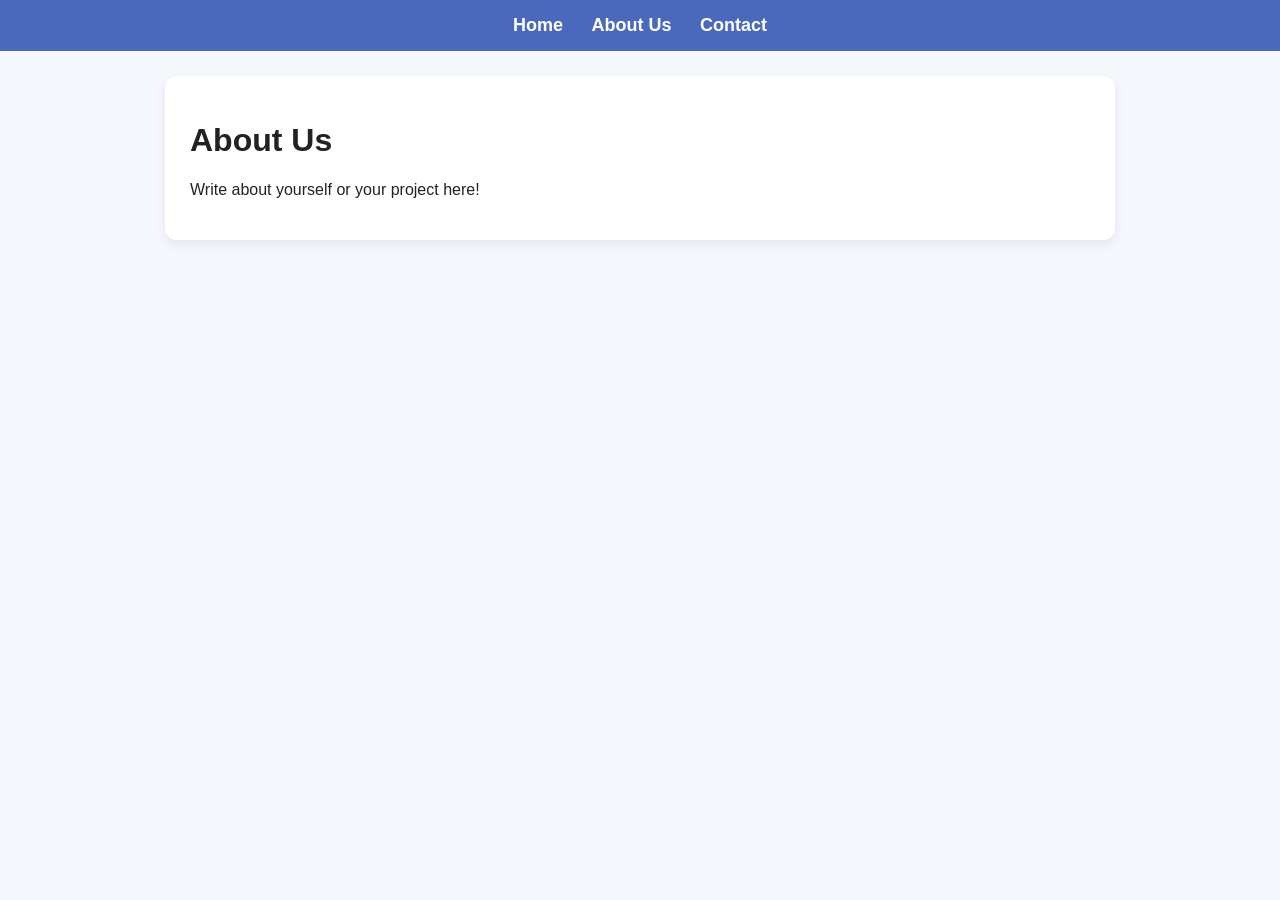
==== about-us.html @ 333e2a1c "Add files via upload" ====
<!DOCTYPE html>
<html>
<head>
    <title>About Us</title>
    <link rel="stylesheet" href="index.css">
</head>
<body>

<div class="nav">
    <a href="index.html">Home</a>
    <a href="about-us.html">About Us</a>
    <a href="contact-us.html">Contact</a>
</div>

<div class="section">
    <h1>About Us</h1>
    <p>Write about yourself or your project here!</p>
</div>

</body>
</html>
---- index.css ----
body {
    font-family: Arial, sans-serif;
    margin: 0;
    background-color: #f4f7fb;
    color: #222;
}

.nav {
    background-color: #4a69bd;
    padding: 15px 20px;
    text-align: center;
}

.nav a {
    color: white;
    text-decoration: none;
    font-weight: bold;
    font-size: 18px;
}

.nav a:hover {
    text-decoration: underline;
}

.hero {
    background-color: white;
    width: 80%;
    margin: 25px auto;
    border-radius: 15px;
    text-align: center;
}

.hero .h1 {
   font-weight: bold;
   color:#4a69bd;
}

.flex-container {
    display: flex;
    justify-content: center;
    flex-wrap:wrap;
}






/* Navigation */
.nav {
    background-color: #4a69bd;
    padding: 15px 20px;
    text-align: center;
}

.nav a {
    color: white;
    text-decoration: none;
    margin: 0 12px;
    font-weight: bold;
    font-size: 18px;
}

.nav a:hover {
    text-decoration: underline;
}

/* Main sections */
.hero,
.section {
    background-color: white;
    width: 80%;
    max-width: 900px;
    margin: 25px auto;
    padding: 25px;
    border-radius: 12px;
    box-shadow: 0 4px 12px rgba(0, 0, 0, 0.08);
}

/* Hero */
.hero {
    text-align: center;
}

.hero h1 {
    color: #4a69bd;
    font-size: 36px;
    margin-bottom: 10px;
}

.hero p {
    font-size: 18px;
    margin-bottom: 20px;
}

.hero img {
    width: 100%;
    max-width: 400px;
    border-radius: 12px;
}

/* Flexbox section */
.flex-container {
    display: flex;
    justify-content: center;
    gap: 20px;
    flex-wrap: wrap;
    margin: 25px auto;
    width: 80%;
    max-width: 900px;
}

.box {
    background: linear-gradient(135deg, #6a89cc, #82ccdd);
    color: white;
    padding: 25px;
    border-radius: 12px;
    width: 180px;
    text-align: center;
    font-size: 20px;
    font-weight: bold;
    box-shadow: 0 4px 10px rgba(0, 0, 0, 0.1);
}

/* Lists */
ul {
    padding-left: 20px;
}

li {
    margin-bottom: 8px;
    font-size: 17px;
}

/* Table */
table {
    width: 100%;
    border-collapse: collapse;
    margin-top: 15px;
}

th {
    background-color: #4a69bd;
    color: white;
    padding: 12px;
}

td {
    padding: 12px;
    border-bottom: 1px solid #ddd;
}

tr:hover {
    background-color: #f1f5ff;
}

/* Form */
input,
textarea {
    width: 100%;
    padding: 10px;
    margin-top: 6px;
    margin-bottom: 15px;
    border: 1px solid #bbb;
    border-radius: 8px;
    font-size: 16px;
    box-sizing: border-box;
}

button {
    background-color: #4a69bd;
    color: white;
    border: none;
    padding: 12px 18px;
    border-radius: 8px;
    font-size: 16px;
    cursor: pointer;
}

button:hover {
    background-color: #3b55a0;
}
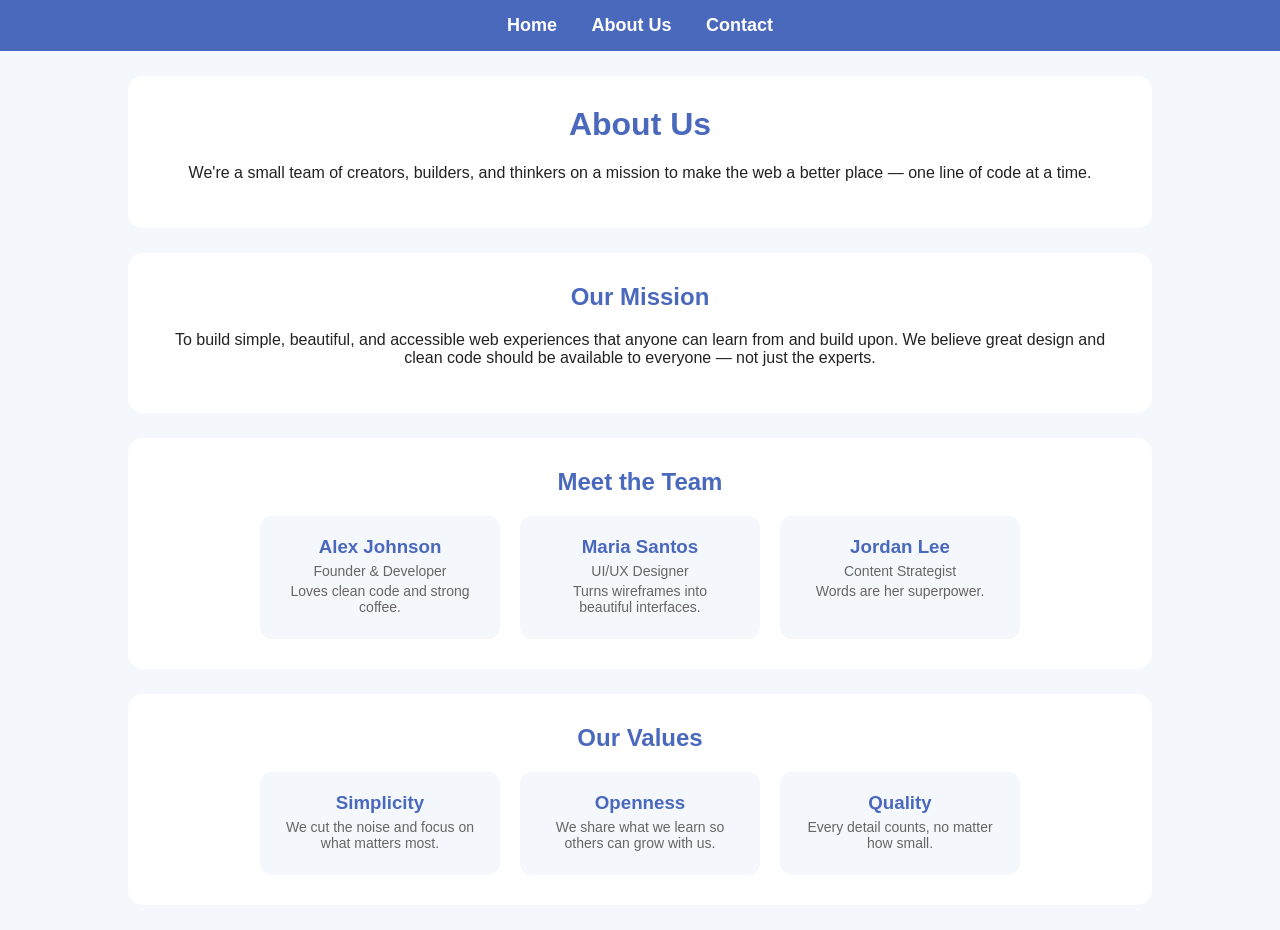
==== commit d06db913: "Add flexbox demos to home page and style About/Contact pages - Added 7 beginner-friendly flexbox dem" ====
--- a/about-us.html
+++ b/about-us.html
@@ -1,22 +1,65 @@
-<!DOCTYPE html>
-<html>
-<head>
-    <title>About Us</title>
-    <link rel="stylesheet" href="index.css">
-</head>
-<body>
-
-<div class="nav">
-    <a href="index.html">Home</a>
-    <a href="about-us.html">About Us</a>
-    <a href="contact-us.html">Contact</a>
-</div>
-
-<div class="section">
-    <h1>About Us</h1>
-    <p>Write about yourself or your project here!</p>
-</div>
-
-</body>
-</html>
-
+<!DOCTYPE html>
+<html>
+<head>
+    <title>About Us</title>
+    <link rel="stylesheet" href="index1.css">
+</head>
+<body>
+
+<div class="nav">
+    <a href="index.html">Home</a>
+    <a href="about-us.html">About Us</a>
+    <a href="contact-us.html">Contact</a>
+</div>
+
+<div class="section">
+    <h1>About Us</h1>
+    <p>We're a small team of creators, builders, and thinkers on a mission to make the web a better place — one line of code at a time.</p>
+</div>
+
+<div class="section">
+    <h2>Our Mission</h2>
+    <p>To build simple, beautiful, and accessible web experiences that anyone can learn from and build upon. We believe great design and clean code should be available to everyone — not just the experts.</p>
+</div>
+
+<div class="section">
+    <h2>Meet the Team</h2>
+    <div class="card-row">
+        <div class="card">
+            <h3>Alex Johnson</h3>
+            <p>Founder &amp; Developer</p>
+            <p>Loves clean code and strong coffee.</p>
+        </div>
+        <div class="card">
+            <h3>Maria Santos</h3>
+            <p>UI/UX Designer</p>
+            <p>Turns wireframes into beautiful interfaces.</p>
+        </div>
+        <div class="card">
+            <h3>Jordan Lee</h3>
+            <p>Content Strategist</p>
+            <p>Words are her superpower.</p>
+        </div>
+    </div>
+</div>
+
+<div class="section">
+    <h2>Our Values</h2>
+    <div class="card-row">
+        <div class="card">
+            <h3>Simplicity</h3>
+            <p>We cut the noise and focus on what matters most.</p>
+        </div>
+        <div class="card">
+            <h3>Openness</h3>
+            <p>We share what we learn so others can grow with us.</p>
+        </div>
+        <div class="card">
+            <h3>Quality</h3>
+            <p>Every detail counts, no matter how small.</p>
+        </div>
+    </div>
+</div>
+
+</body>
+</html>
--- a/index1.css
+++ b/index1.css
@@ -0,0 +1,263 @@
+body {
+    font-family: Arial, sans-serif;
+    margin: 0;
+    background-color: #f4f7fb;
+    color: #222;
+}
+
+/* --- Navigation --- */
+.nav {
+    background-color: #4a69bd;
+    padding: 15px 20px;
+    text-align: center;
+}
+
+.nav a {
+    color: white;
+    text-decoration: none;
+    font-weight: bold;
+    font-size: 18px;
+    margin: 0 15px;
+}
+
+.nav a:hover {
+    text-decoration: underline;
+}
+
+/* --- Hero (home page banner) --- */
+.hero {
+    background-color: white;
+    width: 80%;
+    margin: 25px auto;
+    border-radius: 15px;
+    text-align: center;
+    padding: 30px;
+    box-sizing: border-box;
+}
+
+.hero h1 {
+    font-weight: bold;
+    color: #4a69bd;
+    margin-top: 0;
+}
+
+/* --- Section (about & contact pages) --- */
+.section {
+    background-color: white;
+    width: 80%;
+    margin: 25px auto;
+    border-radius: 15px;
+    padding: 30px 40px;
+    text-align: center;
+    box-sizing: border-box;
+}
+
+.section h1,
+.section h2 {
+    color: #4a69bd;
+    margin-top: 0;
+}
+
+/* --- Shared box style --- */
+.box {
+    background-color: #4a69bd;
+    color: white;
+    padding: 18px 24px;
+    border-radius: 8px;
+    font-size: 16px;
+    font-weight: bold;
+    text-align: center;
+    margin: 6px;
+}
+
+/* --- Original flex container --- */
+.flex-container {
+    display: flex;
+    justify-content: center;
+    flex-wrap: wrap;
+}
+
+/* --- Flexbox demo blocks --- */
+.demo-block {
+    background-color: white;
+    width: 80%;
+    margin: 25px auto;
+    border-radius: 15px;
+    padding: 25px 35px;
+    box-sizing: border-box;
+}
+
+.demo-block h2 {
+    color: #4a69bd;
+    font-family: monospace;
+    font-size: 19px;
+    margin-top: 0;
+    margin-bottom: 6px;
+}
+
+.demo-block p {
+    color: #555;
+    margin-top: 0;
+    margin-bottom: 15px;
+    line-height: 1.6;
+}
+
+.flex-demo {
+    display: flex;
+    background-color: #eef1fb;
+    border-radius: 8px;
+    padding: 10px;
+    min-height: 80px;
+}
+
+code {
+    background-color: #e8ecf7;
+    padding: 2px 6px;
+    border-radius: 4px;
+    font-family: monospace;
+    font-size: 14px;
+    color: #4a69bd;
+}
+
+/* justify-content helpers */
+.jc-center  { justify-content: center; }
+.jc-start   { justify-content: flex-start; }
+.jc-end     { justify-content: flex-end; }
+.jc-between { justify-content: space-between; }
+.jc-around  { justify-content: space-around; }
+
+/* flex-direction */
+.flex-col   { flex-direction: column; align-items: flex-start; }
+
+/* align-items */
+.ai-center  { align-items: center; min-height: 130px; }
+
+/* flex-wrap */
+.wrap-on    { flex-wrap: wrap; }
+
+/* Tall box variant for align-items demo */
+.box-tall {
+    height: 80px;
+    display: flex;
+    align-items: center;
+    justify-content: center;
+    padding: 0 20px;
+}
+
+/* flex-grow */
+.box-grow-1 { flex-grow: 1; }
+.box-grow-2 { flex-grow: 2; }
+
+/* --- Team cards (about page) --- */
+.card-row {
+    display: flex;
+    justify-content: center;
+    flex-wrap: wrap;
+    gap: 20px;
+    margin-top: 15px;
+}
+
+.card {
+    background-color: #f4f7fb;
+    border-radius: 12px;
+    padding: 20px 25px;
+    width: 190px;
+    text-align: center;
+}
+
+.card h3 {
+    color: #4a69bd;
+    margin-top: 0;
+    margin-bottom: 5px;
+}
+
+.card p {
+    color: #666;
+    font-size: 14px;
+    margin: 4px 0;
+}
+
+/* --- Contact form --- */
+.contact-form {
+    display: flex;
+    flex-direction: column;
+    gap: 14px;
+    max-width: 500px;
+    margin: 0 auto;
+    text-align: left;
+}
+
+.contact-form label {
+    font-weight: bold;
+    color: #444;
+    margin-bottom: 4px;
+    display: block;
+    font-size: 14px;
+}
+
+.contact-form input,
+.contact-form textarea {
+    width: 100%;
+    padding: 10px 12px;
+    border: 1.5px solid #cdd4e8;
+    border-radius: 8px;
+    font-size: 15px;
+    font-family: Arial, sans-serif;
+    box-sizing: border-box;
+    color: #222;
+}
+
+.contact-form input:focus,
+.contact-form textarea:focus {
+    outline: none;
+    border-color: #4a69bd;
+}
+
+.contact-form textarea {
+    height: 120px;
+    resize: vertical;
+}
+
+.contact-form button {
+    background-color: #4a69bd;
+    color: white;
+    border: none;
+    padding: 12px;
+    border-radius: 8px;
+    font-size: 16px;
+    font-weight: bold;
+    cursor: pointer;
+}
+
+.contact-form button:hover {
+    background-color: #3b55a0;
+}
+
+/* --- Contact info cards --- */
+.info-row {
+    display: flex;
+    justify-content: center;
+    flex-wrap: wrap;
+    gap: 20px;
+    margin-top: 15px;
+}
+
+.info-card {
+    background-color: #f4f7fb;
+    border-radius: 12px;
+    padding: 20px 25px;
+    min-width: 150px;
+    text-align: center;
+}
+
+.info-card h3 {
+    color: #4a69bd;
+    margin-top: 0;
+    margin-bottom: 8px;
+}
+
+.info-card p {
+    color: #555;
+    font-size: 14px;
+    margin: 0;
+}
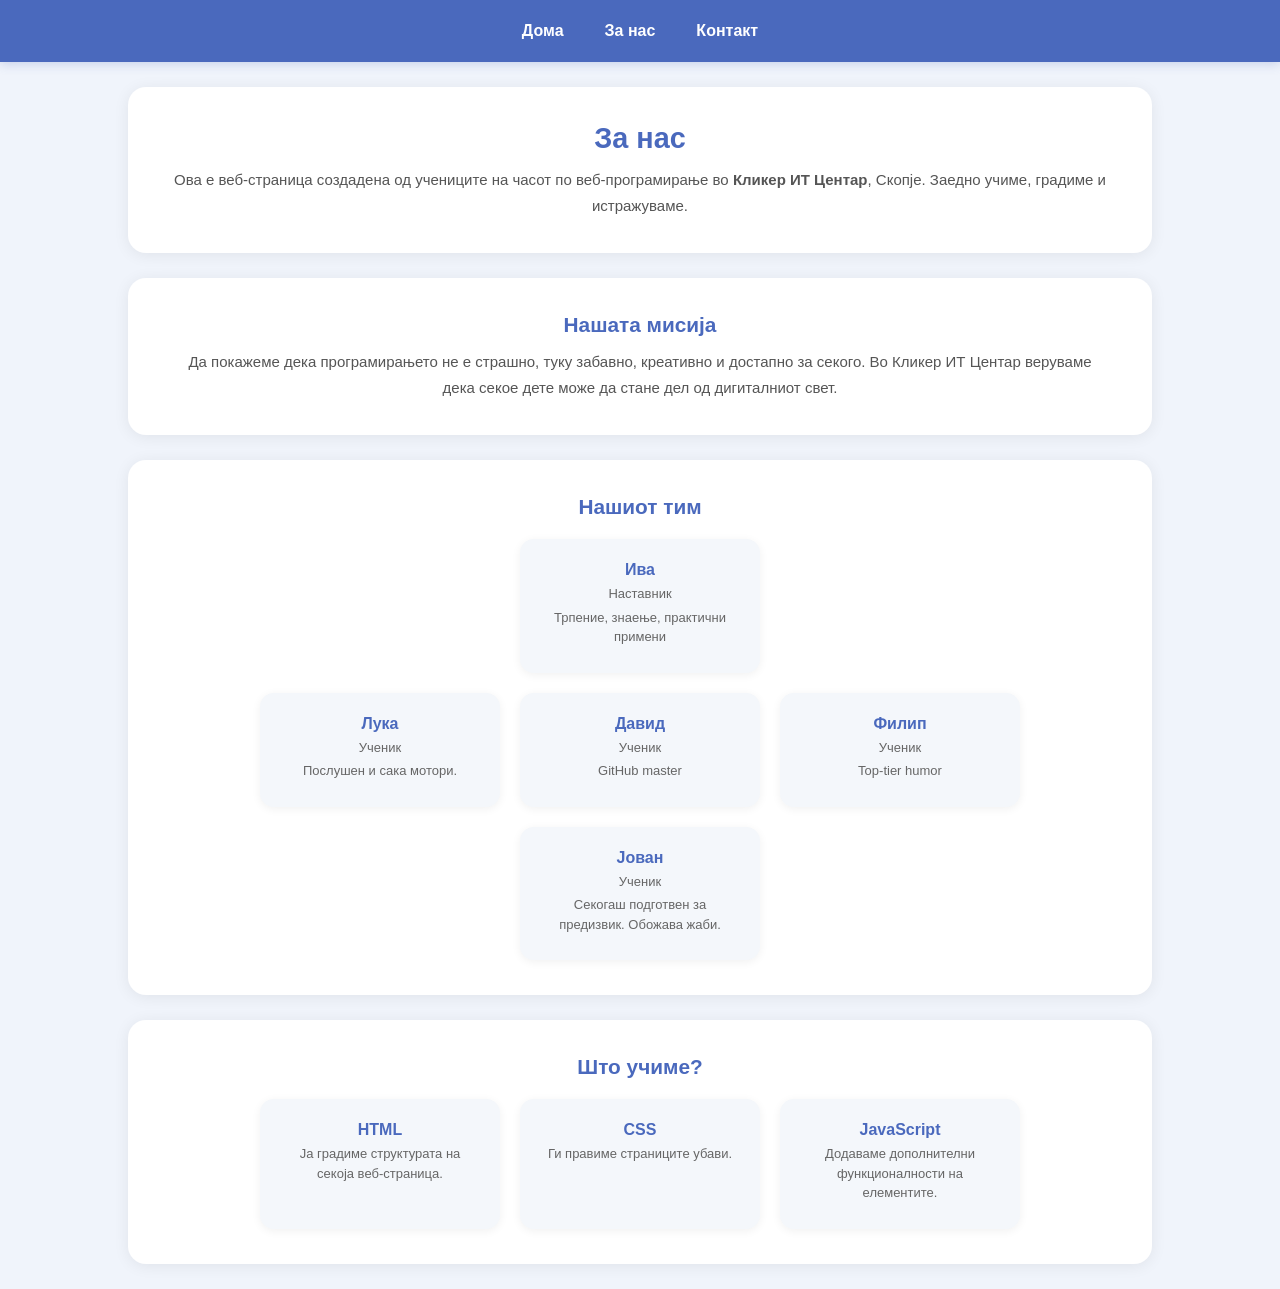
==== commit 17383c23: "Match Kliker IT Centar style and update content to Macedonian - Polished CSS: shadows, hover effects" ====
--- a/about-us.html
+++ b/about-us.html
@@ -7,56 +7,68 @@
 <body>
 
 <div class="nav">
-    <a href="index.html">Home</a>
-    <a href="about-us.html">About Us</a>
-    <a href="contact-us.html">Contact</a>
+    <a href="index.html">Дома</a>
+    <a href="about-us.html">За нас</a>
+    <a href="contact-us.html">Контакт</a>
 </div>
 
 <div class="section">
-    <h1>About Us</h1>
-    <p>We're a small team of creators, builders, and thinkers on a mission to make the web a better place — one line of code at a time.</p>
+    <h1>За нас</h1>
+    <p>Ова е веб-страница создадена од учениците на часот по веб-програмирање во <strong>Кликер ИТ Центар</strong>, Скопје. Заедно учиме, градиме и истражуваме.</p>
 </div>
 
 <div class="section">
-    <h2>Our Mission</h2>
-    <p>To build simple, beautiful, and accessible web experiences that anyone can learn from and build upon. We believe great design and clean code should be available to everyone — not just the experts.</p>
+    <h2>Нашата мисија</h2>
+    <p>Да покажеме дека програмирањето не е страшно, туку забавно, креативно и достапно за секого. Во Кликер ИТ Центар веруваме дека секое дете може да стане дел од дигиталниот свет.</p>
 </div>
 
 <div class="section">
-    <h2>Meet the Team</h2>
+    <h2>Нашиот тим</h2>
     <div class="card-row">
         <div class="card">
-            <h3>Alex Johnson</h3>
-            <p>Founder &amp; Developer</p>
-            <p>Loves clean code and strong coffee.</p>
+            <h3>Ива</h3>
+            <p>Наставник</p>
+            <p>Трпение, знаење, практични примени</p>
+        </div>
+    </div>
+    <div class="card-row">
+        <div class="card">
+            <h3>Лука</h3>
+            <p>Ученик</p>
+            <p>Послушен и сака мотори.</p>
         </div>
         <div class="card">
-            <h3>Maria Santos</h3>
-            <p>UI/UX Designer</p>
-            <p>Turns wireframes into beautiful interfaces.</p>
+            <h3>Давид</h3>
+            <p>Ученик</p>
+            <p>GitHub master</p>
         </div>
         <div class="card">
-            <h3>Jordan Lee</h3>
-            <p>Content Strategist</p>
-            <p>Words are her superpower.</p>
+            <h3>Филип</h3>
+            <p>Ученик</p>
+            <p>Top-tier humor</p>
+        </div>
+        <div class="card">
+            <h3>Јован</h3>
+            <p>Ученик</p>
+            <p>Секогаш подготвен за предизвик. Обожава жаби.</p>
         </div>
     </div>
 </div>
 
 <div class="section">
-    <h2>Our Values</h2>
+    <h2>Што учиме?</h2>
     <div class="card-row">
         <div class="card">
-            <h3>Simplicity</h3>
-            <p>We cut the noise and focus on what matters most.</p>
+            <h3>HTML</h3>
+            <p>Ја градиме структурата на секоја веб-страница.</p>
         </div>
         <div class="card">
-            <h3>Openness</h3>
-            <p>We share what we learn so others can grow with us.</p>
+            <h3>CSS</h3>
+            <p>Ги правиме страниците убави.</p>
         </div>
         <div class="card">
-            <h3>Quality</h3>
-            <p>Every detail counts, no matter how small.</p>
+            <h3>JavaScript</h3>
+            <p>Додаваме дополнителни функционалности на елементите.</p>
         </div>
     </div>
 </div>
--- a/index1.css
+++ b/index1.css
@@ -1,44 +1,60 @@
 body {
-    font-family: Arial, sans-serif;
+    font-family: 'Segoe UI', Arial, sans-serif;
     margin: 0;
-    background-color: #f4f7fb;
+    background-color: #f0f4fb;
     color: #222;
 }
 
 /* --- Navigation --- */
 .nav {
     background-color: #4a69bd;
-    padding: 15px 20px;
-    text-align: center;
+    padding: 14px 30px;
+    display: flex;
+    justify-content: center;
+    align-items: center;
+    gap: 5px;
+    box-shadow: 0 2px 10px rgba(74, 105, 189, 0.25);
 }
 
 .nav a {
     color: white;
     text-decoration: none;
-    font-weight: bold;
-    font-size: 18px;
-    margin: 0 15px;
+    font-weight: 600;
+    font-size: 16px;
+    padding: 8px 18px;
+    border-radius: 8px;
+    transition: background 0.2s;
 }
 
 .nav a:hover {
-    text-decoration: underline;
+    background-color: rgba(255, 255, 255, 0.18);
+    text-decoration: none;
 }
 
 /* --- Hero (home page banner) --- */
 .hero {
     background-color: white;
     width: 80%;
-    margin: 25px auto;
-    border-radius: 15px;
-    text-align: center;
-    padding: 30px;
+    margin: 35px auto 25px;
+    border-radius: 18px;
+    text-align: center;
+    padding: 50px 40px;
     box-sizing: border-box;
+    box-shadow: 0 4px 24px rgba(74, 105, 189, 0.12);
 }
 
 .hero h1 {
-    font-weight: bold;
-    color: #4a69bd;
-    margin-top: 0;
+    font-weight: 700;
+    font-size: 2rem;
+    color: #4a69bd;
+    margin-top: 0;
+    margin-bottom: 12px;
+}
+
+.hero p {
+    font-size: 16px;
+    color: #555;
+    margin: 0;
 }
 
 /* --- Section (about & contact pages) --- */
@@ -46,16 +62,32 @@
     background-color: white;
     width: 80%;
     margin: 25px auto;
-    border-radius: 15px;
-    padding: 30px 40px;
+    border-radius: 18px;
+    padding: 35px 45px;
     text-align: center;
     box-sizing: border-box;
-}
-
-.section h1,
+    box-shadow: 0 2px 16px rgba(0, 0, 0, 0.07);
+}
+
+.section h1 {
+    color: #4a69bd;
+    font-size: 1.8rem;
+    margin-top: 0;
+    margin-bottom: 12px;
+}
+
 .section h2 {
     color: #4a69bd;
-    margin-top: 0;
+    font-size: 1.3rem;
+    margin-top: 0;
+    margin-bottom: 12px;
+}
+
+.section p {
+    color: #555;
+    line-height: 1.7;
+    font-size: 15px;
+    margin: 0;
 }
 
 /* --- Shared box style --- */
@@ -63,9 +95,9 @@
     background-color: #4a69bd;
     color: white;
     padding: 18px 24px;
-    border-radius: 8px;
-    font-size: 16px;
-    font-weight: bold;
+    border-radius: 10px;
+    font-size: 15px;
+    font-weight: 600;
     text-align: center;
     margin: 6px;
 }
@@ -82,41 +114,43 @@
     background-color: white;
     width: 80%;
     margin: 25px auto;
-    border-radius: 15px;
-    padding: 25px 35px;
+    border-radius: 18px;
+    padding: 28px 38px;
     box-sizing: border-box;
+    box-shadow: 0 2px 16px rgba(0, 0, 0, 0.07);
 }
 
 .demo-block h2 {
     color: #4a69bd;
     font-family: monospace;
-    font-size: 19px;
-    margin-top: 0;
-    margin-bottom: 6px;
+    font-size: 18px;
+    margin-top: 0;
+    margin-bottom: 8px;
 }
 
 .demo-block p {
     color: #555;
     margin-top: 0;
-    margin-bottom: 15px;
-    line-height: 1.6;
+    margin-bottom: 16px;
+    line-height: 1.7;
+    font-size: 15px;
 }
 
 .flex-demo {
     display: flex;
     background-color: #eef1fb;
-    border-radius: 8px;
-    padding: 10px;
+    border-radius: 10px;
+    padding: 12px;
     min-height: 80px;
 }
 
 code {
-    background-color: #e8ecf7;
-    padding: 2px 6px;
-    border-radius: 4px;
+    background-color: #e4e9f7;
+    padding: 2px 7px;
+    border-radius: 5px;
     font-family: monospace;
     font-size: 14px;
-    color: #4a69bd;
+    color: #3a58a8;
 }
 
 /* justify-content helpers */
@@ -154,27 +188,36 @@
     justify-content: center;
     flex-wrap: wrap;
     gap: 20px;
-    margin-top: 15px;
+    margin-top: 20px;
 }
 
 .card {
     background-color: #f4f7fb;
-    border-radius: 12px;
-    padding: 20px 25px;
+    border-radius: 14px;
+    padding: 22px 25px;
     width: 190px;
     text-align: center;
+    box-shadow: 0 2px 10px rgba(0, 0, 0, 0.06);
+    transition: transform 0.2s, box-shadow 0.2s;
+}
+
+.card:hover {
+    transform: translateY(-4px);
+    box-shadow: 0 8px 22px rgba(74, 105, 189, 0.15);
 }
 
 .card h3 {
     color: #4a69bd;
     margin-top: 0;
     margin-bottom: 5px;
+    font-size: 16px;
 }
 
 .card p {
     color: #666;
-    font-size: 14px;
+    font-size: 13px;
     margin: 4px 0;
+    line-height: 1.5;
 }
 
 /* --- Contact form --- */
@@ -188,7 +231,7 @@
 }
 
 .contact-form label {
-    font-weight: bold;
+    font-weight: 600;
     color: #444;
     margin-bottom: 4px;
     display: block;
@@ -198,13 +241,14 @@
 .contact-form input,
 .contact-form textarea {
     width: 100%;
-    padding: 10px 12px;
+    padding: 11px 14px;
     border: 1.5px solid #cdd4e8;
-    border-radius: 8px;
-    font-size: 15px;
-    font-family: Arial, sans-serif;
+    border-radius: 10px;
+    font-size: 15px;
+    font-family: 'Segoe UI', Arial, sans-serif;
     box-sizing: border-box;
     color: #222;
+    transition: border-color 0.2s;
 }
 
 .contact-form input:focus,
@@ -222,15 +266,17 @@
     background-color: #4a69bd;
     color: white;
     border: none;
-    padding: 12px;
-    border-radius: 8px;
+    padding: 13px;
+    border-radius: 10px;
     font-size: 16px;
-    font-weight: bold;
+    font-weight: 600;
     cursor: pointer;
+    transition: background-color 0.2s, transform 0.15s;
 }
 
 .contact-form button:hover {
     background-color: #3b55a0;
+    transform: translateY(-2px);
 }
 
 /* --- Contact info cards --- */
@@ -239,25 +285,34 @@
     justify-content: center;
     flex-wrap: wrap;
     gap: 20px;
-    margin-top: 15px;
+    margin-top: 20px;
 }
 
 .info-card {
     background-color: #f4f7fb;
-    border-radius: 12px;
-    padding: 20px 25px;
+    border-radius: 14px;
+    padding: 22px 28px;
     min-width: 150px;
     text-align: center;
+    box-shadow: 0 2px 10px rgba(0, 0, 0, 0.06);
+    transition: transform 0.2s, box-shadow 0.2s;
+}
+
+.info-card:hover {
+    transform: translateY(-3px);
+    box-shadow: 0 6px 18px rgba(74, 105, 189, 0.13);
 }
 
 .info-card h3 {
     color: #4a69bd;
     margin-top: 0;
     margin-bottom: 8px;
+    font-size: 15px;
 }
 
 .info-card p {
     color: #555;
     font-size: 14px;
     margin: 0;
-}
+    line-height: 1.6;
+}
